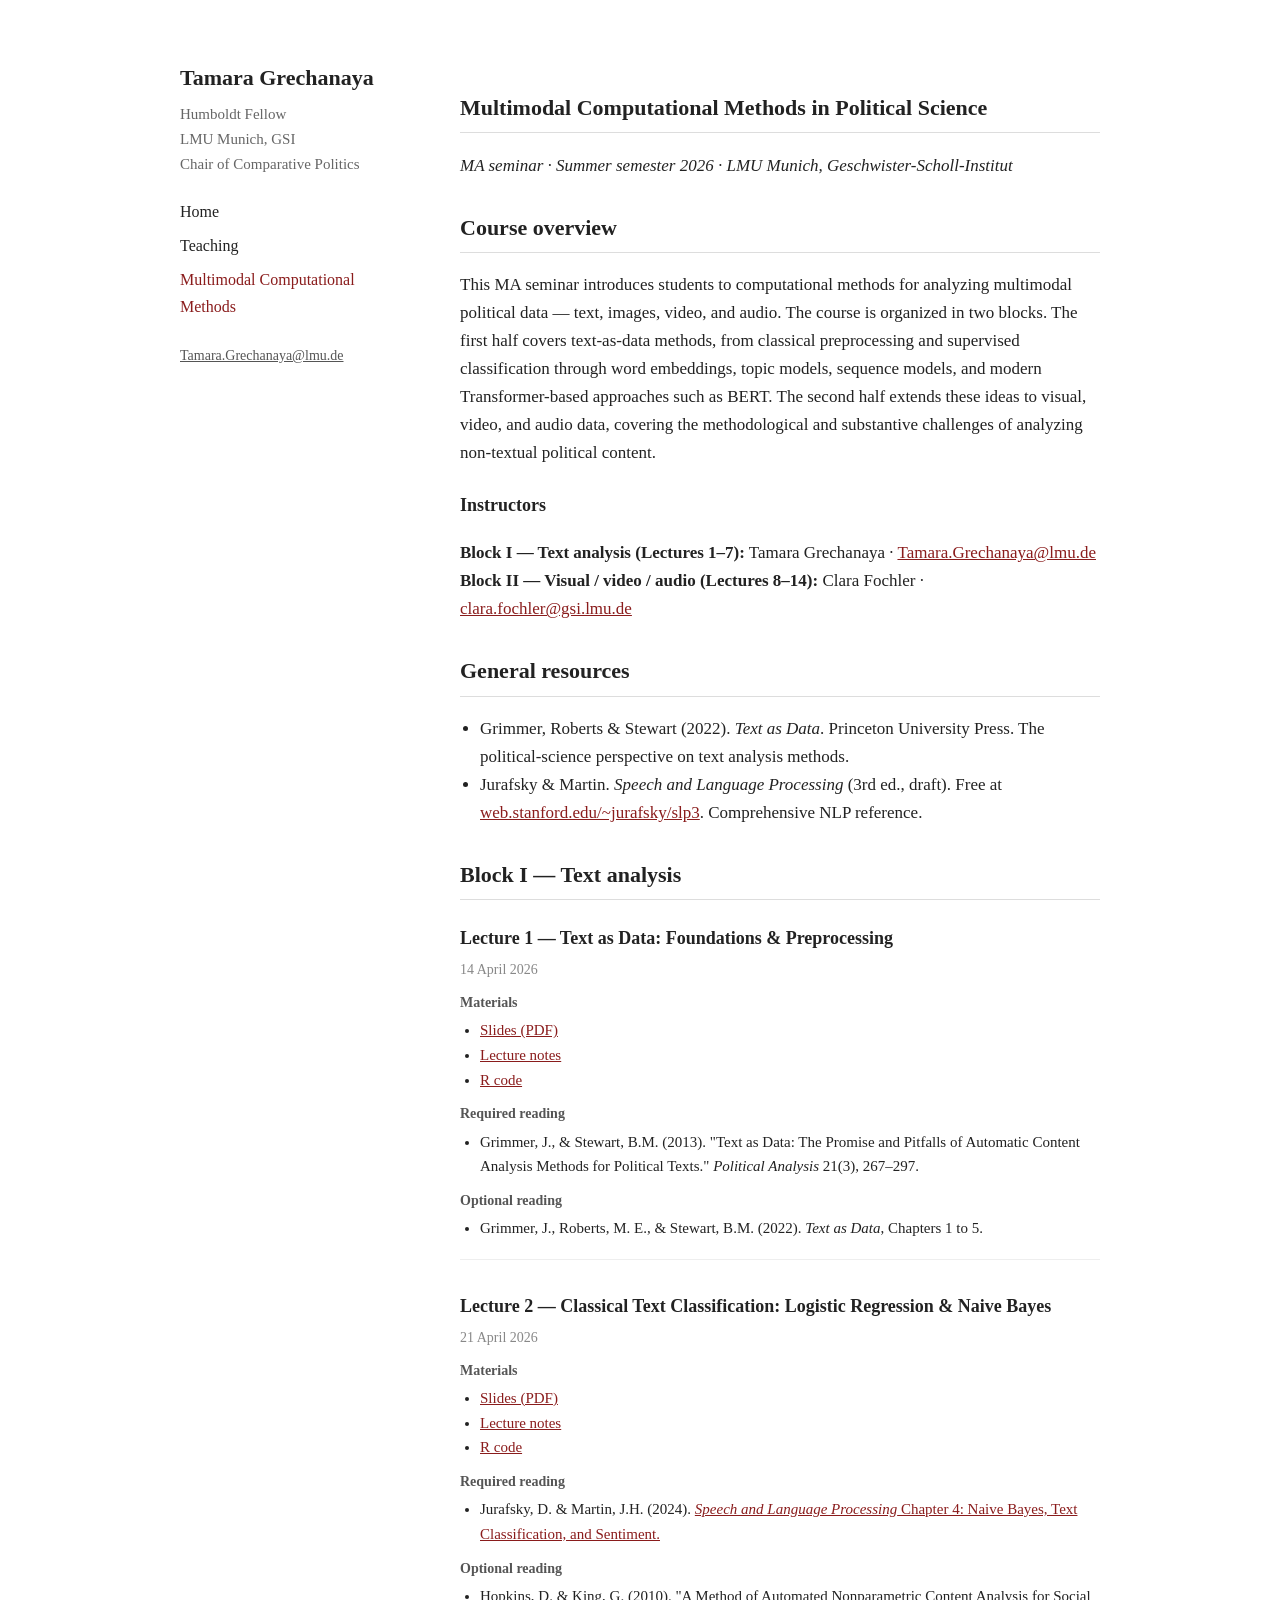
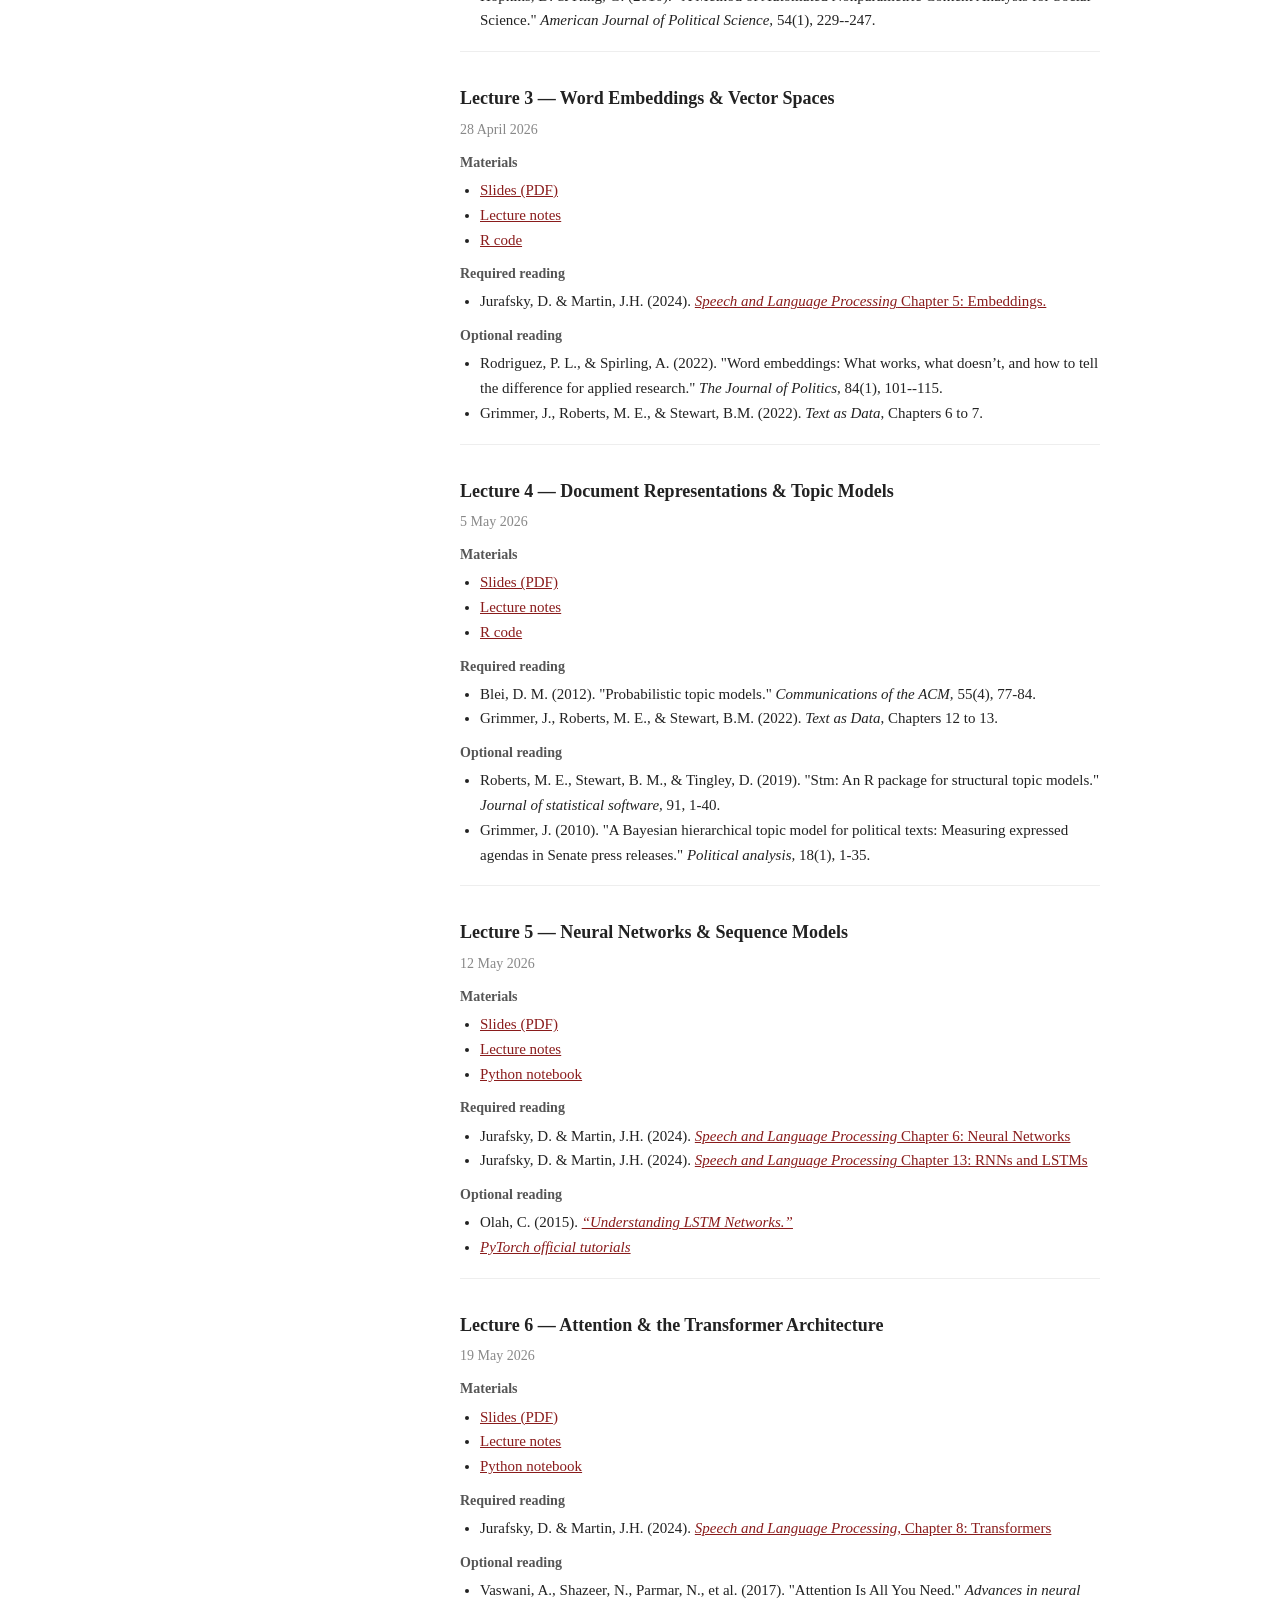
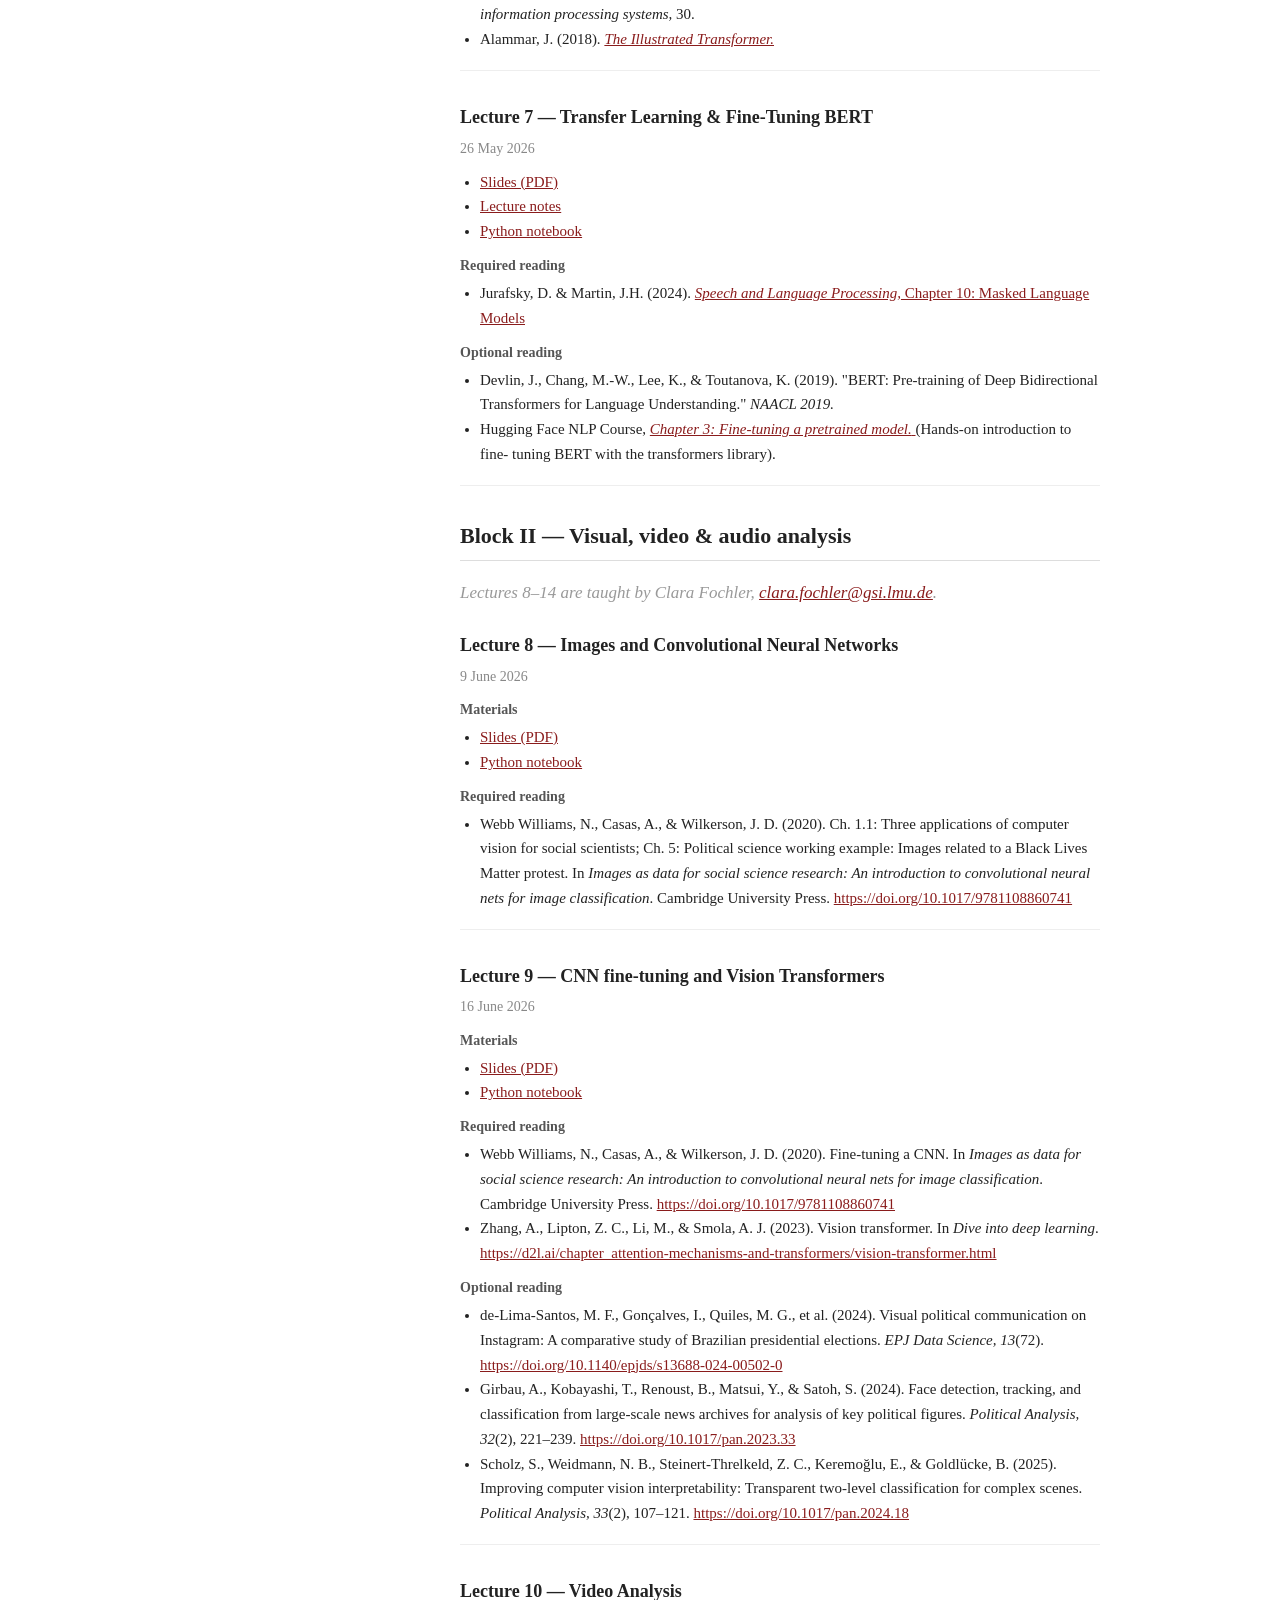
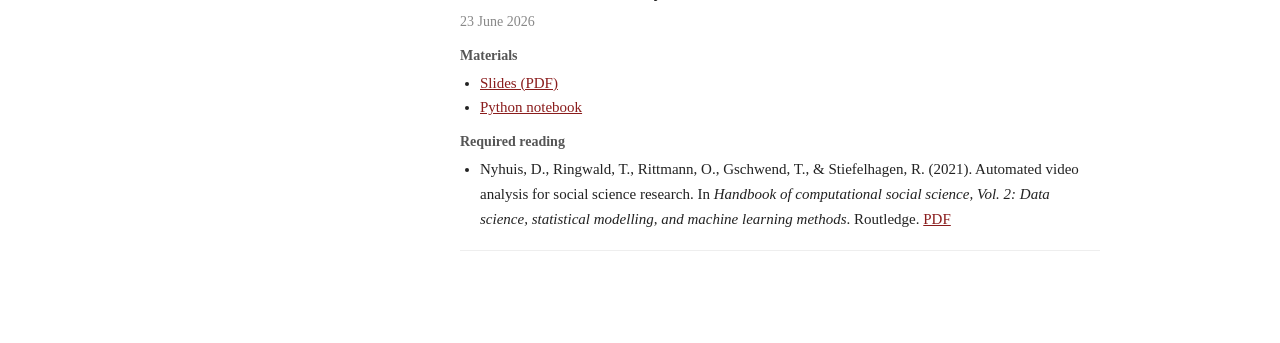
==== course.html @ 37d5b4aa "Update course.html" ====
<!DOCTYPE html>
<html lang="en">
<head>
<meta charset="UTF-8">
<meta name="viewport" content="width=device-width, initial-scale=1.0">
<title>Multimodal Computational Methods in Political Science — Tamara Grechanaya</title>
<link rel="stylesheet" href="style.css">
<style>
  .schedule { width: 100%; border-collapse: collapse; margin: 16px 0 30px; font-size: 15px; }
  .schedule th, .schedule td { text-align: left; padding: 6px 10px; border-bottom: 1px solid #eee; }
  .schedule th { color: #666; font-weight: normal; font-size: 13px; text-transform: uppercase; letter-spacing: 0.04em; }
  .lecture { margin-bottom: 32px; padding-bottom: 18px; border-bottom: 1px solid #eee; }
  .lecture h3 { margin-bottom: 4px; }
  .lecture .date { color: #888; font-size: 14px; margin-bottom: 10px; }
  .lecture .label { font-weight: bold; font-size: 14px; color: #555; margin-top: 10px; display: block; }
  .lecture ul { margin: 4px 0 0; padding-left: 20px; font-size: 15px; }
  .tbc { color: #999; font-style: italic; }
</style>
</head>
<body>
<div class="layout">
  <aside class="sidebar">
    <h1>Tamara Grechanaya</h1>
    <div class="role">Humboldt Fellow<br>LMU Munich, GSI<br>Chair of Comparative Politics</div>
    <nav>
      <a href="index.html">Home</a>
      <a href="teaching.html">Teaching</a>
      <a href="course.html" class="active">Multimodal Computational Methods</a>
    </nav>
    <div class="contact">
      <a href="mailto:Tamara.Grechanaya@lmu.de">Tamara.Grechanaya@lmu.de</a>
    </div>
  </aside>
  <main>
    <h2>Multimodal Computational Methods in Political Science</h2>
    <p><em>MA seminar · Summer semester 2026 · LMU Munich, Geschwister-Scholl-Institut</em></p>

    <h2>Course overview</h2>
    <p>This MA seminar introduces students to computational methods for analyzing multimodal political data — text, images, video, and audio. The course is organized in two blocks. The first half covers text-as-data methods, from classical preprocessing and supervised classification through word embeddings, topic models, sequence models, and modern Transformer-based approaches such as BERT. The second half extends these ideas to visual, video, and audio data, covering the methodological and substantive challenges of analyzing non-textual political content.</p>
  

    <h3>Instructors</h3>
    <p><strong>Block I — Text analysis (Lectures 1–7):</strong> Tamara Grechanaya · <a href="mailto:Tamara.Grechanaya@lmu.de">Tamara.Grechanaya@lmu.de</a><br>
    <strong>Block II — Visual / video / audio (Lectures 8–14):</strong> Clara Fochler · <a href="mailto:clara.fochler@gsi.lmu.de">clara.fochler@gsi.lmu.de</a></p>


    <h2>General resources</h2>
    <ul class="clean">
      <li>Grimmer, Roberts &amp; Stewart (2022). <em>Text as Data</em>. Princeton University Press. The political-science perspective on text analysis methods.</li>
      <li>Jurafsky &amp; Martin. <em>Speech and Language Processing</em> (3rd ed., draft). Free at <a href="https://web.stanford.edu/~jurafsky/slp3/">web.stanford.edu/~jurafsky/slp3</a>. Comprehensive NLP reference.</li>
    </ul>

    <h2>Block I — Text analysis</h2>

    <div class="lecture">
      <h3>Lecture 1 — Text as Data: Foundations &amp; Preprocessing</h3>
      <div class="date">14 April 2026</div>
       <span class="label">Materials</span>
      <ul>
        <li><a href="Materials/Lecture1_slides.pdf">Slides (PDF)</a></li>
         <li><a href="Materials/Lecture1_Notes.pdf">Lecture notes</a></li>
        <li><a href="Materials/Lecture1_codeUPD.R">R code </a></li>
      </ul>
      <span class="label">Required reading</span>
      <ul>
        <li>Grimmer, J., &amp; Stewart, B.M. (2013). "Text as Data: The Promise and Pitfalls of Automatic Content Analysis Methods for Political Texts." <em>Political Analysis</em> 21(3), 267–297.</li>
      </ul>
      <span class="label">Optional reading</span>
      <ul>
        <li>Grimmer, J., Roberts, M. E., &amp; Stewart, B.M. (2022). <em>Text as Data</em>, Chapters 1 to 5.</li>
      </ul>
    </div>

    <div class="lecture">
      <h3>Lecture 2 — Classical Text Classification: Logistic Regression &amp; Naive Bayes</h3>
      <div class="date">21 April 2026</div>
       <span class="label">Materials</span>
      <ul>
        <li><a href="Materials/Lecture2_text_analysisUPD.pdf">Slides (PDF)</a></li>
         <li><a href="Materials/Lecture2_Notes.pdf">Lecture notes</a></li>
        <li><a href="Materials/Lecture2_Practical.R">R code</a></li>
      </ul>
      <span class="label">Required reading</span>
      <ul>
          <li>Jurafsky, D. &amp; Martin, J.H. (2024). <a href="https://web.stanford.edu/~jurafsky/slp3/4.pdf"><em>Speech and Language Processing</em> Chapter 4: Naive Bayes, Text Classification, and Sentiment.</a></li>
      </ul>
      <span class="label">Optional reading</span>
      <ul><li>Hopkins, D. &amp; King, G. (2010). "A Method of Automated Nonparametric Content Analysis for Social Science." <em>American Journal of Political Science,</em> 54(1), 229--247.</li>
      </ul>
    </div>

    <div class="lecture">
      <h3>Lecture 3 — Word Embeddings &amp; Vector Spaces</h3>
      <div class="date">28 April 2026</div>
      <span class="label">Materials</span>
      <ul>
        <li><a href="Materials/Lecture3_slides.pdf">Slides (PDF)</a></li>
         <li><a href="Materials/Lecture3_Notes.pdf">Lecture notes</a></li>
        <li><a href="Materials/Lecture3_Practical.R">R code </a></li>
      </ul>
      <span class="label">Required reading</span>
      <ul>
          <li>Jurafsky, D. &amp; Martin, J.H. (2024). <a href="https://web.stanford.edu/~jurafsky/slp3/5.pdf"><em>Speech and Language Processing</em> Chapter 5: Embeddings.</a></li>
      </ul>
      <span class="label">Optional reading</span>
      <ul>
        <li>Rodriguez, P. L., & Spirling, A. (2022). "Word embeddings: What works, what doesn’t, and how to tell the difference for applied research." <em>The Journal of Politics,</em> 84(1), 101--115.</li>
        <li>Grimmer, J., Roberts, M. E., &amp; Stewart, B.M. (2022). <em>Text as Data</em>, Chapters 6 to 7.</li>
      </ul>
    </div>

    <div class="lecture">
      <h3>Lecture 4 — Document Representations &amp; Topic Models</h3>
      <div class="date">5 May 2026</div>
      <span class="label">Materials</span>
      <ul>
        <li><a href="Materials/Text_analysis_4UPD.pdf">Slides (PDF)</a></li>
         <li><a href="Materials/Lecture4_notes.pdf">Lecture notes</a></li>
        <li><a href="Materials/Lecture4_Practical.R">R code </a></li>
      </ul>
      <span class="label">Required reading</span>
       <ul>
        <li>Blei, D. M. (2012). "Probabilistic topic models." <em>Communications of the ACM,</em> 55(4), 77-84.</a></li>
        <li>Grimmer, J., Roberts, M. E., &amp; Stewart, B.M. (2022). <em>Text as Data</em>, Chapters 12 to 13.</li>
      </ul>
      <span class="label">Optional reading</span>
      <ul>
        <li>Roberts, M. E., Stewart, B. M., & Tingley, D. (2019). "Stm: An R package for structural topic models." <em>Journal of statistical software,</em> 91, 1-40.</a></li>
        <li> Grimmer, J. (2010). "A Bayesian hierarchical topic model for political texts: Measuring expressed agendas in Senate press releases." <em>Political analysis,</em> 18(1), 1-35.</a></li>
      </ul>
    </div>

    <div class="lecture">
      <h3>Lecture 5 — Neural Networks &amp; Sequence Models</h3>
      <div class="date">12 May 2026</div>
     <span class="label">Materials</span>
      <ul>
        <li><a href="Materials/Text_analysis_5.pdf">Slides (PDF)</a></li>
         <li><a href="Materials/Lecture5_notes.pdf">Lecture notes</a></li>
        <li><a href="">Python notebook </a></li>
      </ul>
      <span class="label">Required reading</span>
       <ul>
        <li>Jurafsky, D. &amp; Martin, J.H. (2024). <a href="https://web.stanford.edu/~jurafsky/slp3/6.pdf"><em>Speech and Language Processing</em> Chapter 6: Neural Networks</a></li>
        <li>Jurafsky, D. &amp; Martin, J.H. (2024). <a href="https://web.stanford.edu/~jurafsky/slp3/13.pdf"><em>Speech and Language Processing</em> Chapter 13: RNNs and LSTMs</a></li>
      </ul>
      <span class="label">Optional reading</span>
      <ul>
        <li>Olah, C. (2015). <a href="https://colah.github.io/posts/2015-08-Understanding-LSTMs/"><em>“Understanding LSTM Networks.”</em> </a></li>
        <li> <a href="https://pytorch.org/tutorials/beginner/basics/intro.html"> <em>PyTorch official tutorials</em></a></li>
      </ul>
    </div>

    <div class="lecture">
      <h3>Lecture 6 — Attention &amp; the Transformer Architecture</h3>
      <div class="date">19 May 2026</div>
     <span class="label">Materials</span>
      <ul>
        <li><a href="Materials/Text_analysis_6.pdf">Slides (PDF)</a></li>
         <li><a href="Materials/Lecture6_notes.pdf">Lecture notes</a></li>
        <li><a href="">Python notebook </a></li>
      </ul>
      <span class="label">Required reading</span>
       <ul>
        <li>Jurafsky, D. &amp; Martin, J.H. (2024). <a href="https://web.stanford.edu/~jurafsky/slp3/8.pdf"><em>Speech and Language Processing,</em> Chapter 8: Transformers</a></li>
      </ul>
      <span class="label">Optional reading</span>
      <ul>
        <li>Vaswani, A., Shazeer, N., Parmar, N., et al. (2017). "Attention Is All You Need." <em>Advances in neural information processing systems, </em>30.</a></li>
        <li>Alammar, J. (2018). <a href="https://jalammar.github.io/illustrated-transformer/"> <em>The Illustrated Transformer.</em></a></li>
      </ul>
    </div>

    <div class="lecture">
      <h3>Lecture 7 — Transfer Learning &amp; Fine-Tuning BERT</h3>
      <div class="date">26 May 2026</div>
   <ul>
        <li><a href="">Slides (PDF)</a></li>
         <li><a href="Materials/Lecture7_notes.pdf">Lecture notes</a></li>
        <li><a href="">Python notebook </a></li>
      </ul>
      <span class="label">Required reading</span>
       <ul>
        <li>Jurafsky, D. &amp; Martin, J.H. (2024). <a href="https://web.stanford.edu/~jurafsky/slp3/10.pdf"><em>Speech and Language Processing,</em> Chapter 10: Masked Language Models</a></li>
      </ul>
      <span class="label">Optional reading</span>
      <ul>
        <li>Devlin, J., Chang, M.-W., Lee, K., & Toutanova, K. (2019). "BERT: Pre-training of Deep Bidirectional Transformers for Language Understanding." <em>NAACL 2019. </em></a></li>
        <li> Hugging Face NLP Course, <a href="https://huggingface.co/learn/llm-course/chapter3/1"> <em>Chapter 3: Fine-tuning a pretrained model.</em> </a> (Hands-on introduction to fine-
tuning BERT with the transformers library). </li>
      </ul>
    </div>

    <h2>Block II — Visual, video &amp; audio analysis</h2>
    <p class="tbc">Lectures 8–14 are taught by Clara Fochler, <a href="mailto:clara.fochler@gsi.lmu.de">clara.fochler@gsi.lmu.de</a>.</p>
<div class="lecture">
      <h3>Lecture 8 — Images and Convolutional Neural Networks</h3>
      <div class="date">9 June 2026</div>
       <span class="label">Materials</span>
      <ul>
        <li><a href="Materials/Lecture8_slides.pdf">Slides (PDF)</a></li>
        <li><a href="Materials/Lecture8_code.ipynb" download>Python notebook</a></li>
      </ul>
      <span class="label">Required reading</span>
      <ul>
        <li>Webb Williams, N., Casas, A., &amp; Wilkerson, J. D. (2020). Ch. 1.1: Three applications of computer vision for social scientists; Ch. 5: Political science working example: Images related to a Black Lives Matter protest. In <em>Images as data for social science research: An introduction to convolutional neural nets for image classification</em>. Cambridge University Press. <a href="https://doi.org/10.1017/9781108860741">https://doi.org/10.1017/9781108860741</a></li>
      </ul>
    </div>

    <div class="lecture">
      <h3>Lecture 9 — CNN fine-tuning and Vision Transformers</h3>
      <div class="date">16 June 2026</div>
       <span class="label">Materials</span>
      <ul>
        <li><a href="Materials/Session2_ViTs.pdf">Slides (PDF)</a></li>
        <li><a href="">Python notebook</a></li>
      </ul>
      <span class="label">Required reading</span>
      <ul>
          <li>Webb Williams, N., Casas, A., &amp; Wilkerson, J. D. (2020). Fine-tuning a CNN. In <em>Images as data for social science research: An introduction to convolutional neural nets for image classification</em>. Cambridge University Press. <a href="https://doi.org/10.1017/9781108860741">https://doi.org/10.1017/9781108860741</a></li>
         <li>Zhang, A., Lipton, Z. C., Li, M., &amp; Smola, A. J. (2023). Vision transformer. In <em>Dive into deep learning</em>. <a href="https://d2l.ai/chapter_attention-mechanisms-and-transformers/vision-transformer.html">https://d2l.ai/chapter_attention-mechanisms-and-transformers/vision-transformer.html</a></li>
      </ul>
     <span class="label">Optional reading</span>
      <ul>
        <li>de-Lima-Santos, M. F., Gonçalves, I., Quiles, M. G., et al. (2024). Visual political communication on Instagram: A comparative study of Brazilian presidential elections. <em>EPJ Data Science, 13</em>(72). <a href="https://doi.org/10.1140/epjds/s13688-024-00502-0">https://doi.org/10.1140/epjds/s13688-024-00502-0</a></li>
        <li>Girbau, A., Kobayashi, T., Renoust, B., Matsui, Y., &amp; Satoh, S. (2024). Face detection, tracking, and classification from large-scale news archives for analysis of key political figures. <em>Political Analysis, 32</em>(2), 221–239. <a href="https://doi.org/10.1017/pan.2023.33">https://doi.org/10.1017/pan.2023.33</a></li>
        <li>Scholz, S., Weidmann, N. B., Steinert-Threlkeld, Z. C., Keremoğlu, E., &amp; Goldlücke, B. (2025). Improving computer vision interpretability: Transparent two-level classification for complex scenes. <em>Political Analysis, 33</em>(2), 107–121. <a href="https://doi.org/10.1017/pan.2024.18">https://doi.org/10.1017/pan.2024.18</a></li>
     </ul>
    </div>

        <div class="lecture">
      <h3>Lecture 10 — Video Analysis</h3>
      <div class="date">23 June 2026</div>
       <span class="label">Materials</span>
      <ul>
        <li><a href="">Slides (PDF)</a></li>
        <li><a href="">Python notebook</a></li>
      </ul>
      <span class="label">Required reading</span>
      <ul>
          <li>Nyhuis, D., Ringwald, T., Rittmann, O., Gschwend, T., &amp; Stiefelhagen, R. (2021). Automated video analysis for social science research. In <em>Handbook of computational social science, Vol. 2: Data science, statistical modelling, and machine learning methods</em>. Routledge. <a href="https://www.sowi.uni-mannheim.de/media/Lehrstuehle/sowi/Gschwend/Article/automated_video_analysis_for_social_science_research_1.pdf" download>PDF</a></li>
    </div>
    
  </main>
</div>
</body>
</html>
---- style.css ----
* { box-sizing: border-box; }
body {
  font-family: Georgia, "Times New Roman", serif;
  max-width: 980px;
  margin: 60px auto;
  padding: 0 30px;
  color: #222;
  line-height: 1.65;
  font-size: 17px;
}
.layout { display: flex; gap: 50px; align-items: flex-start; }
.sidebar { flex: 0 0 230px; position: sticky; top: 40px; }
.sidebar img {
  width: 200px; height: 200px; object-fit: cover;
  border-radius: 4px; margin-bottom: 18px;
}
.sidebar h1 { font-size: 22px; margin: 0 0 6px; }
.sidebar .role { color: #666; font-size: 15px; margin-bottom: 18px; }
.sidebar nav a {
  display: block; color: #222; text-decoration: none;
  padding: 4px 0; font-size: 16px;
}
.sidebar nav a:hover, .sidebar nav a.active { color: #8a1c1c; }
.sidebar .contact { margin-top: 20px; font-size: 14px; color: #555; }
.sidebar .contact a { color: #555; }
main { flex: 1; min-width: 0; }
main h2 { font-size: 22px; margin-top: 30px; border-bottom: 1px solid #ddd; padding-bottom: 6px; }
main h3 { font-size: 18px; margin-top: 24px; }
main a { color: #8a1c1c; }
.course { margin-bottom: 22px; }
.course .meta { color: #777; font-size: 14px; }
ul.clean { padding-left: 20px; }
@media (max-width: 720px) {
  .layout { flex-direction: column; }
  .sidebar { position: static; flex: 1; }
}
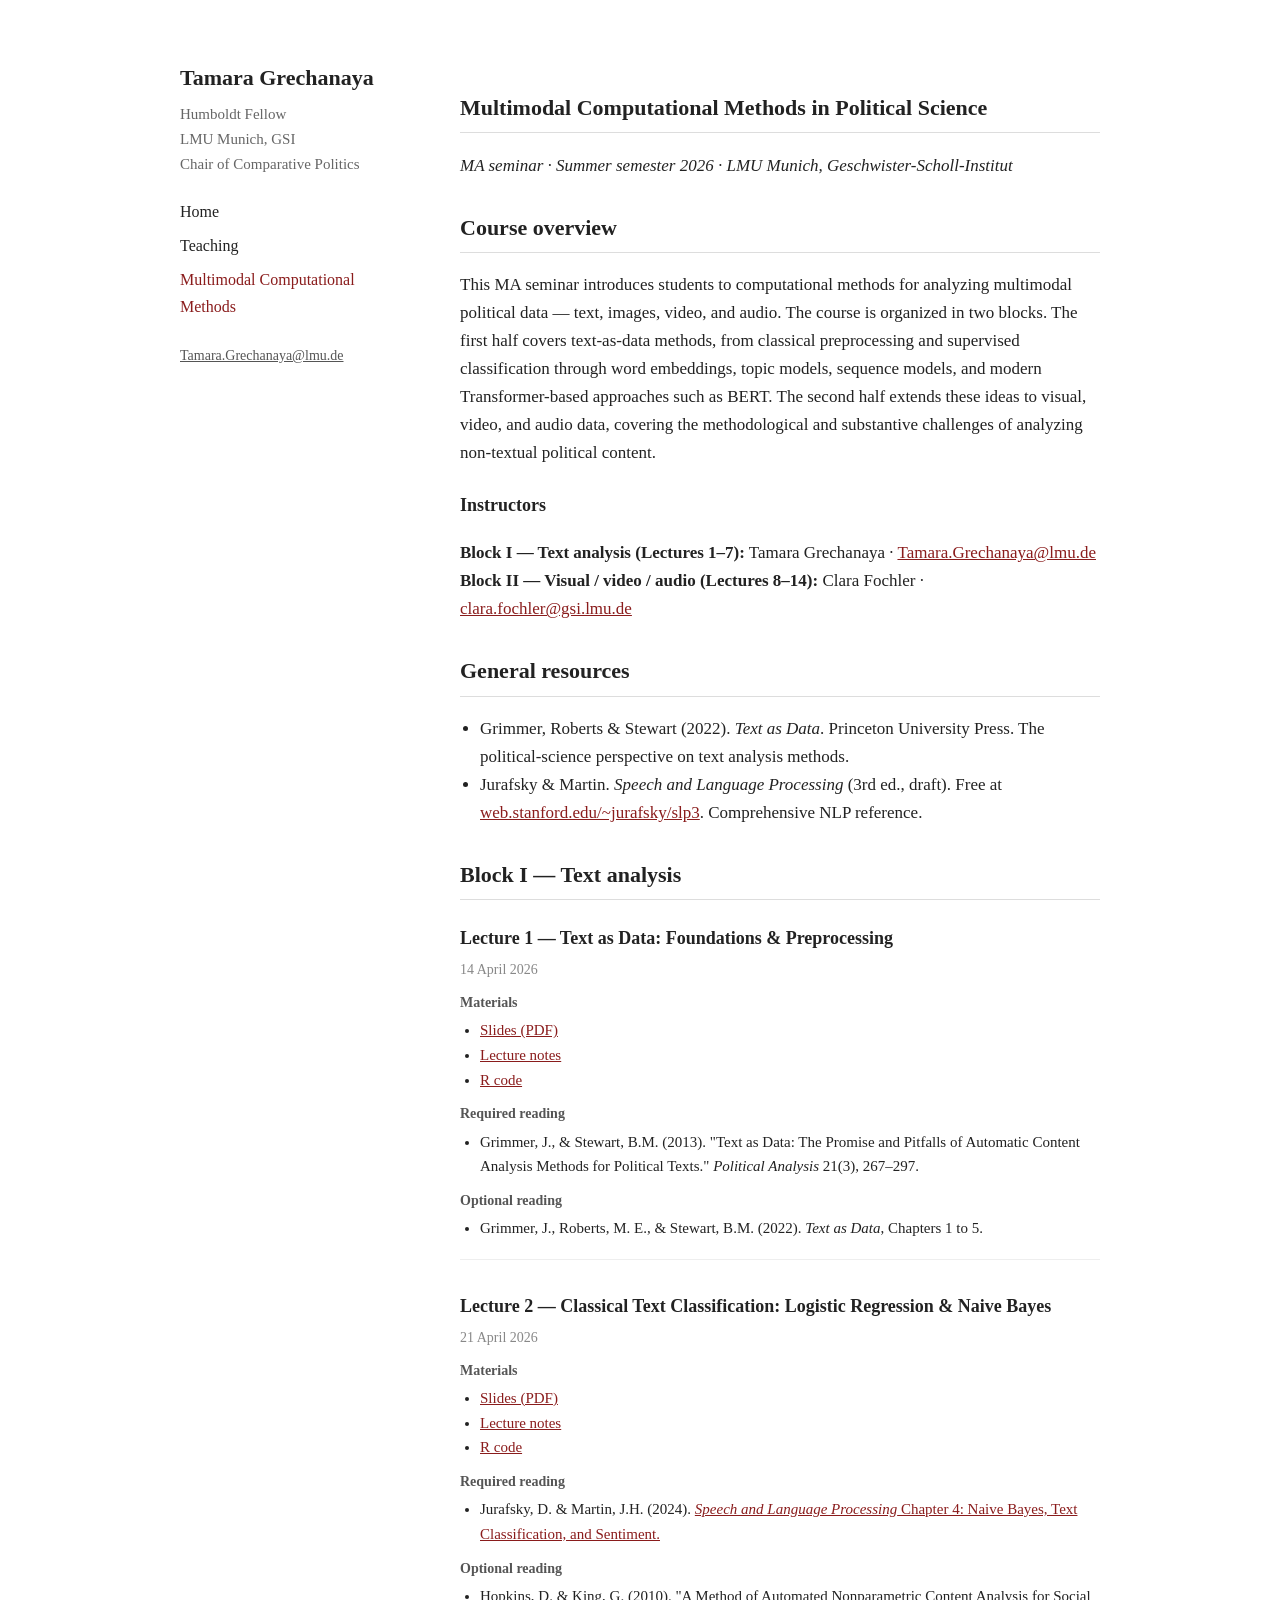
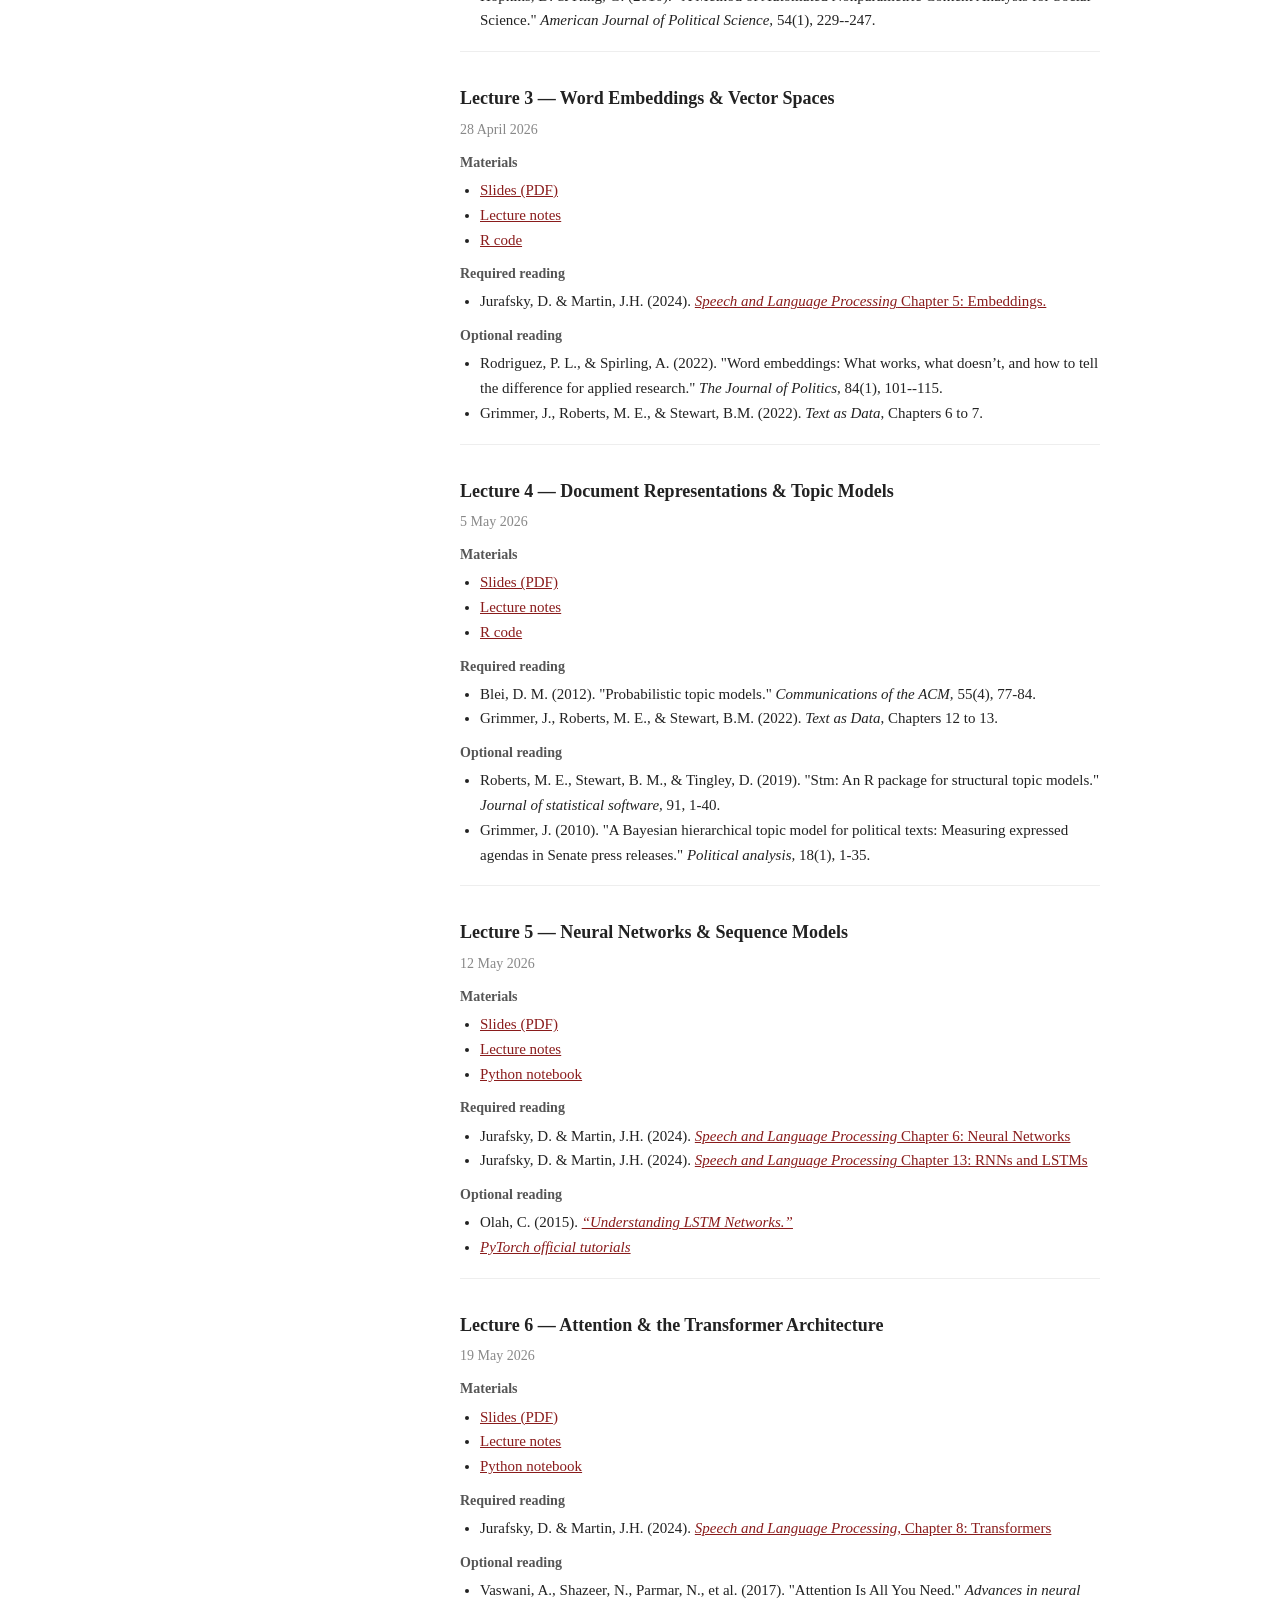
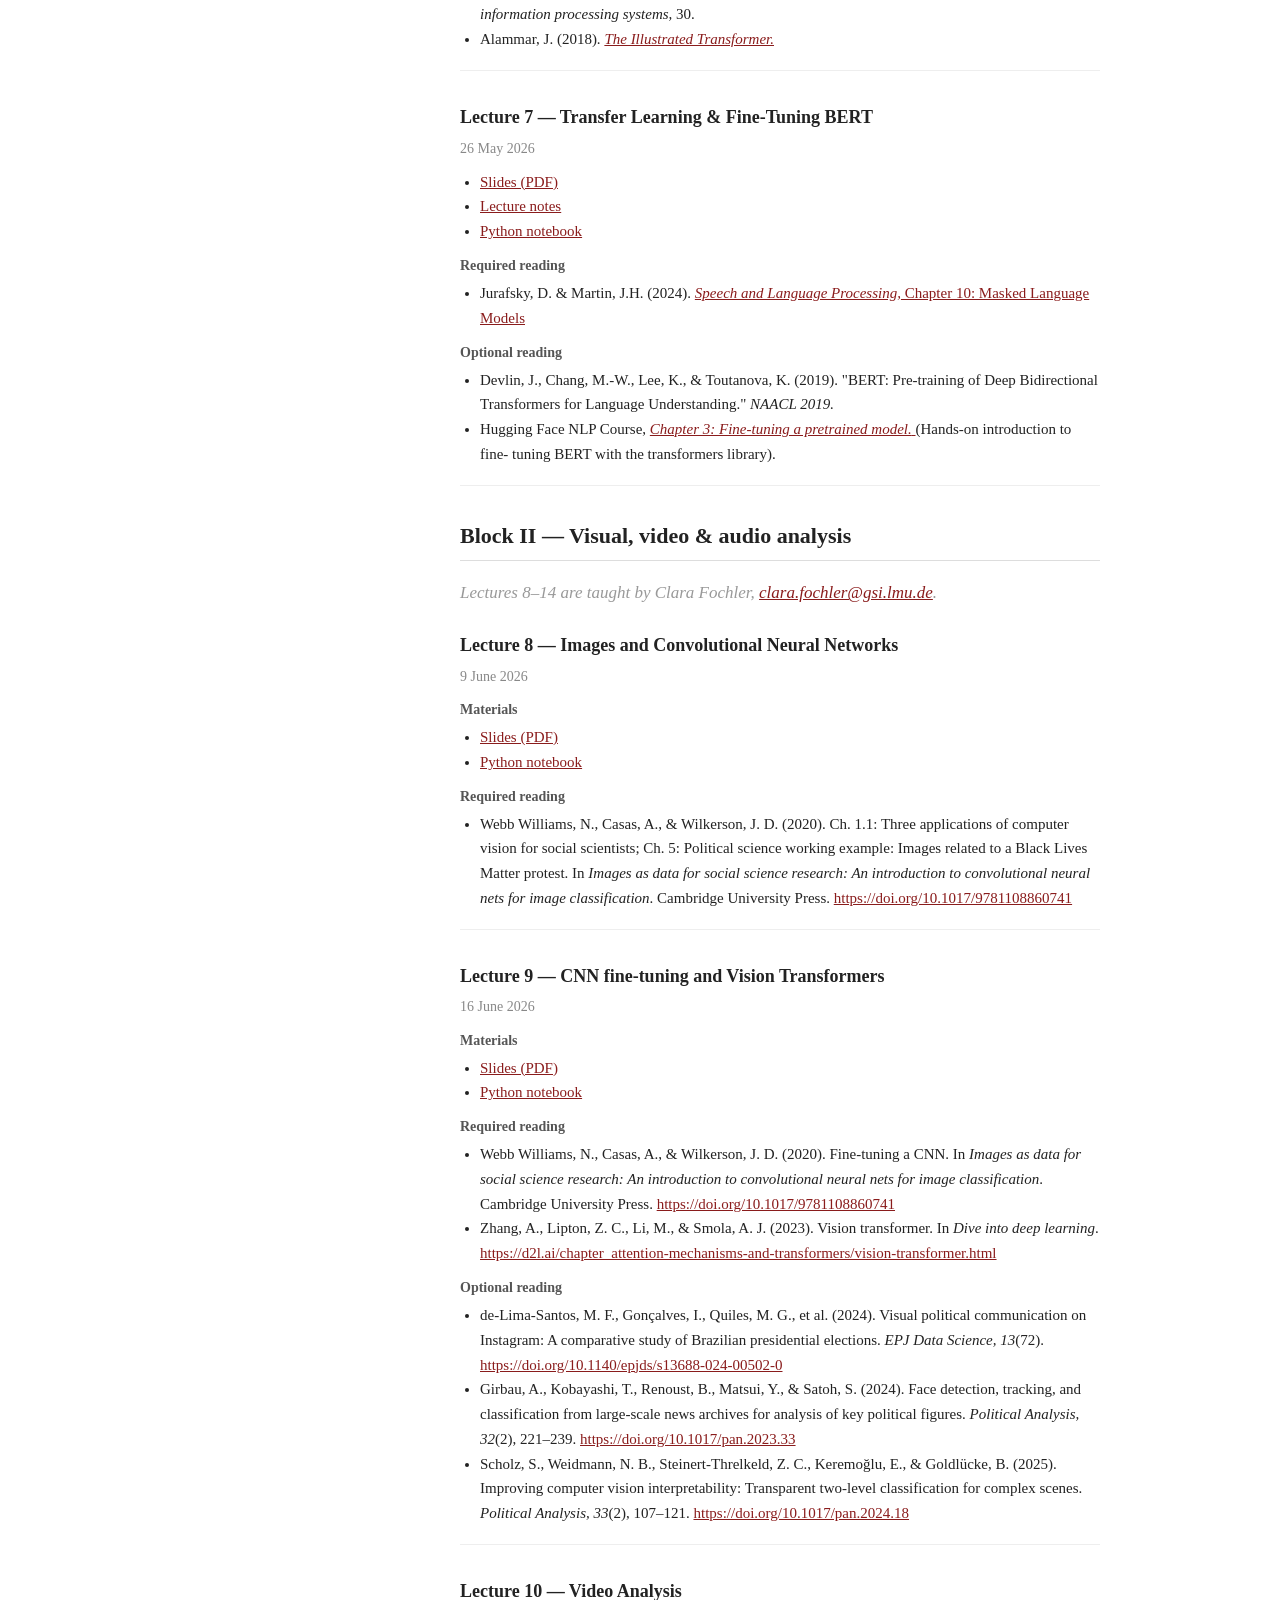
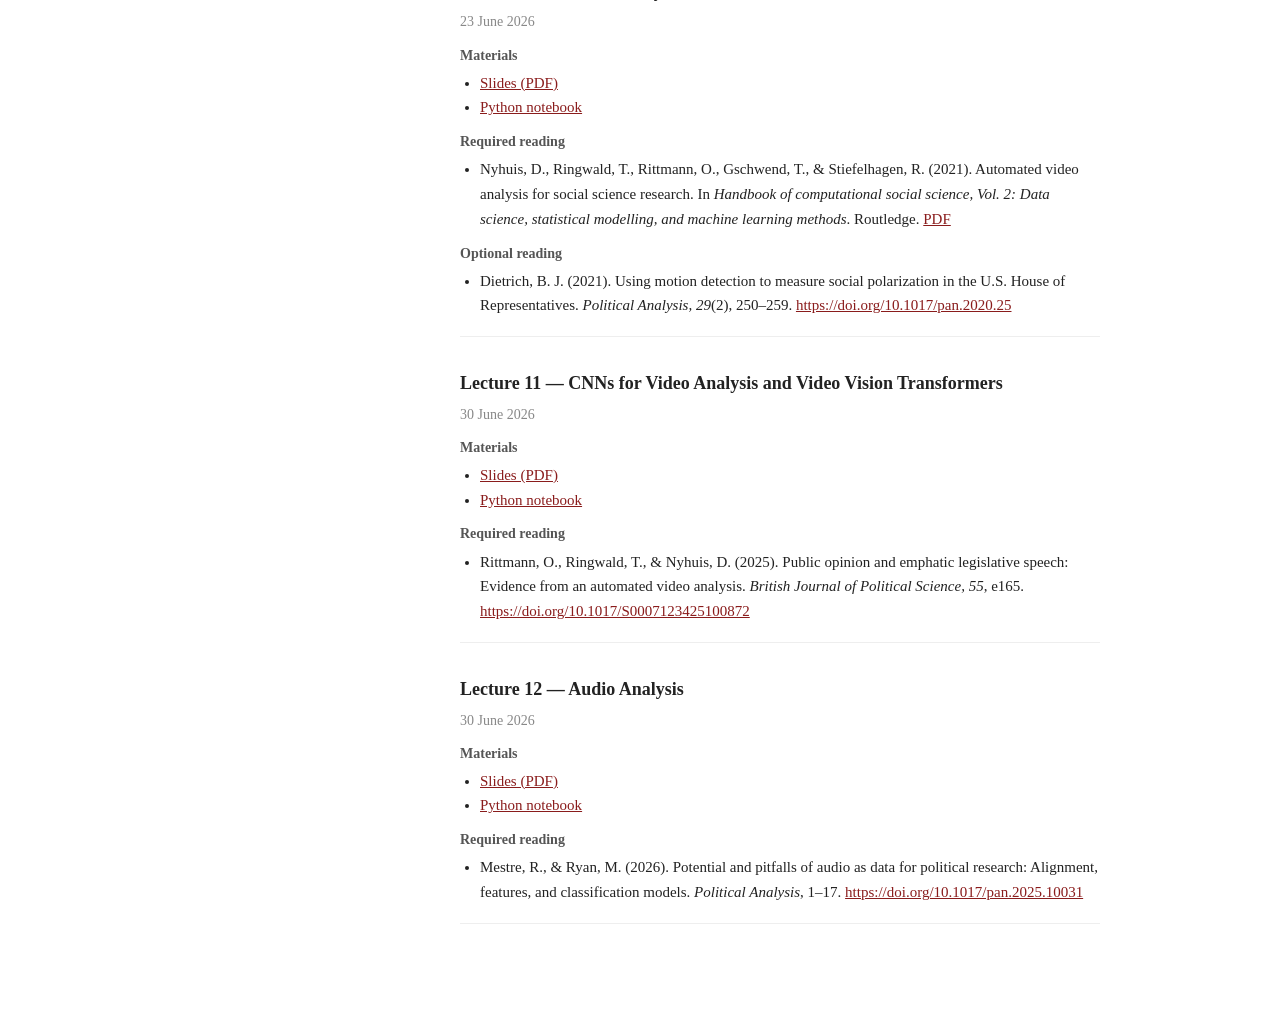
==== commit 286726fc: "Update course.html" ====
--- a/course.html
+++ b/course.html
@@ -212,8 +212,8 @@
       <div class="date">16 June 2026</div>
        <span class="label">Materials</span>
       <ul>
-        <li><a href="Materials/Session2_ViTs.pdf">Slides (PDF)</a></li>
-        <li><a href="">Python notebook</a></li>
+        <li><a href="Materials/Session2__ViTsCNNsOCR.pdf">Slides (PDF)</a></li>
+        <li><a href="Materials/OCR_CNNfinetuning_ViT.ipynb" download>Python notebook</a></li>
       </ul>
       <span class="label">Required reading</span>
       <ul>
@@ -228,18 +228,55 @@
      </ul>
     </div>
 
-        <div class="lecture">
+    <div class="lecture">
       <h3>Lecture 10 — Video Analysis</h3>
       <div class="date">23 June 2026</div>
        <span class="label">Materials</span>
       <ul>
-        <li><a href="">Slides (PDF)</a></li>
-        <li><a href="">Python notebook</a></li>
+        <li><a href="Materials/Session3_Introduction_Video_Analysis.pdf">Slides (PDF)</a></li>
+        <li><a href="Materials/Lecture10MotionEstimation230626.ipynb" download>Python notebook</a></li>
       </ul>
       <span class="label">Required reading</span>
       <ul>
           <li>Nyhuis, D., Ringwald, T., Rittmann, O., Gschwend, T., &amp; Stiefelhagen, R. (2021). Automated video analysis for social science research. In <em>Handbook of computational social science, Vol. 2: Data science, statistical modelling, and machine learning methods</em>. Routledge. <a href="https://www.sowi.uni-mannheim.de/media/Lehrstuehle/sowi/Gschwend/Article/automated_video_analysis_for_social_science_research_1.pdf" download>PDF</a></li>
-    </div>
+      </ul>
+      <span class="label">Optional reading</span>
+      <ul>
+       <li>Dietrich, B. J. (2021). Using motion detection to measure social polarization in the U.S. House of Representatives. <em>Political Analysis, 29</em>(2), 250–259. <a href="https://doi.org/10.1017/pan.2020.25">https://doi.org/10.1017/pan.2020.25</a></li>
+      </ul>
+    </div>
+
+
+    <div class="lecture">
+      <h3>Lecture 11 — CNNs for Video Analysis and Video Vision Transformers</h3>
+      <div class="date">30 June 2026</div>
+       <span class="label">Materials</span>
+      <ul>
+        <li><a href="Materials/">Slides (PDF)</a></li>
+        <li><a href="Materials/">Python notebook</a></li>
+      </ul>
+      <span class="label">Required reading</span>
+      <ul>
+<li>Rittmann, O., Ringwald, T., &amp; Nyhuis, D. (2025). Public opinion and emphatic legislative speech: Evidence from an automated video analysis. <em>British Journal of Political Science, 55</em>, e165. <a href="https://doi.org/10.1017/S0007123425100872">https://doi.org/10.1017/S0007123425100872</a></li>    
+    </div>
+
+
+     <div class="lecture">
+      <h3>Lecture 12 — Audio Analysis</h3>
+      <div class="date">30 June 2026</div>
+       <span class="label">Materials</span>
+      <ul>
+        <li><a href="Materials/">Slides (PDF)</a></li>
+        <li><a href="Materials/">Python notebook</a></li>
+      </ul>
+      <span class="label">Required reading</span>
+      <ul>
+<li>Mestre, R., &amp; Ryan, M. (2026). Potential and pitfalls of audio as data for political research: Alignment, features, and classification models. <em>Political Analysis</em>, 1–17. <a href="https://doi.org/10.1017/pan.2025.10031">https://doi.org/10.1017/pan.2025.10031</a></li>    
+    </div>
+
+
+
+
     
   </main>
 </div>
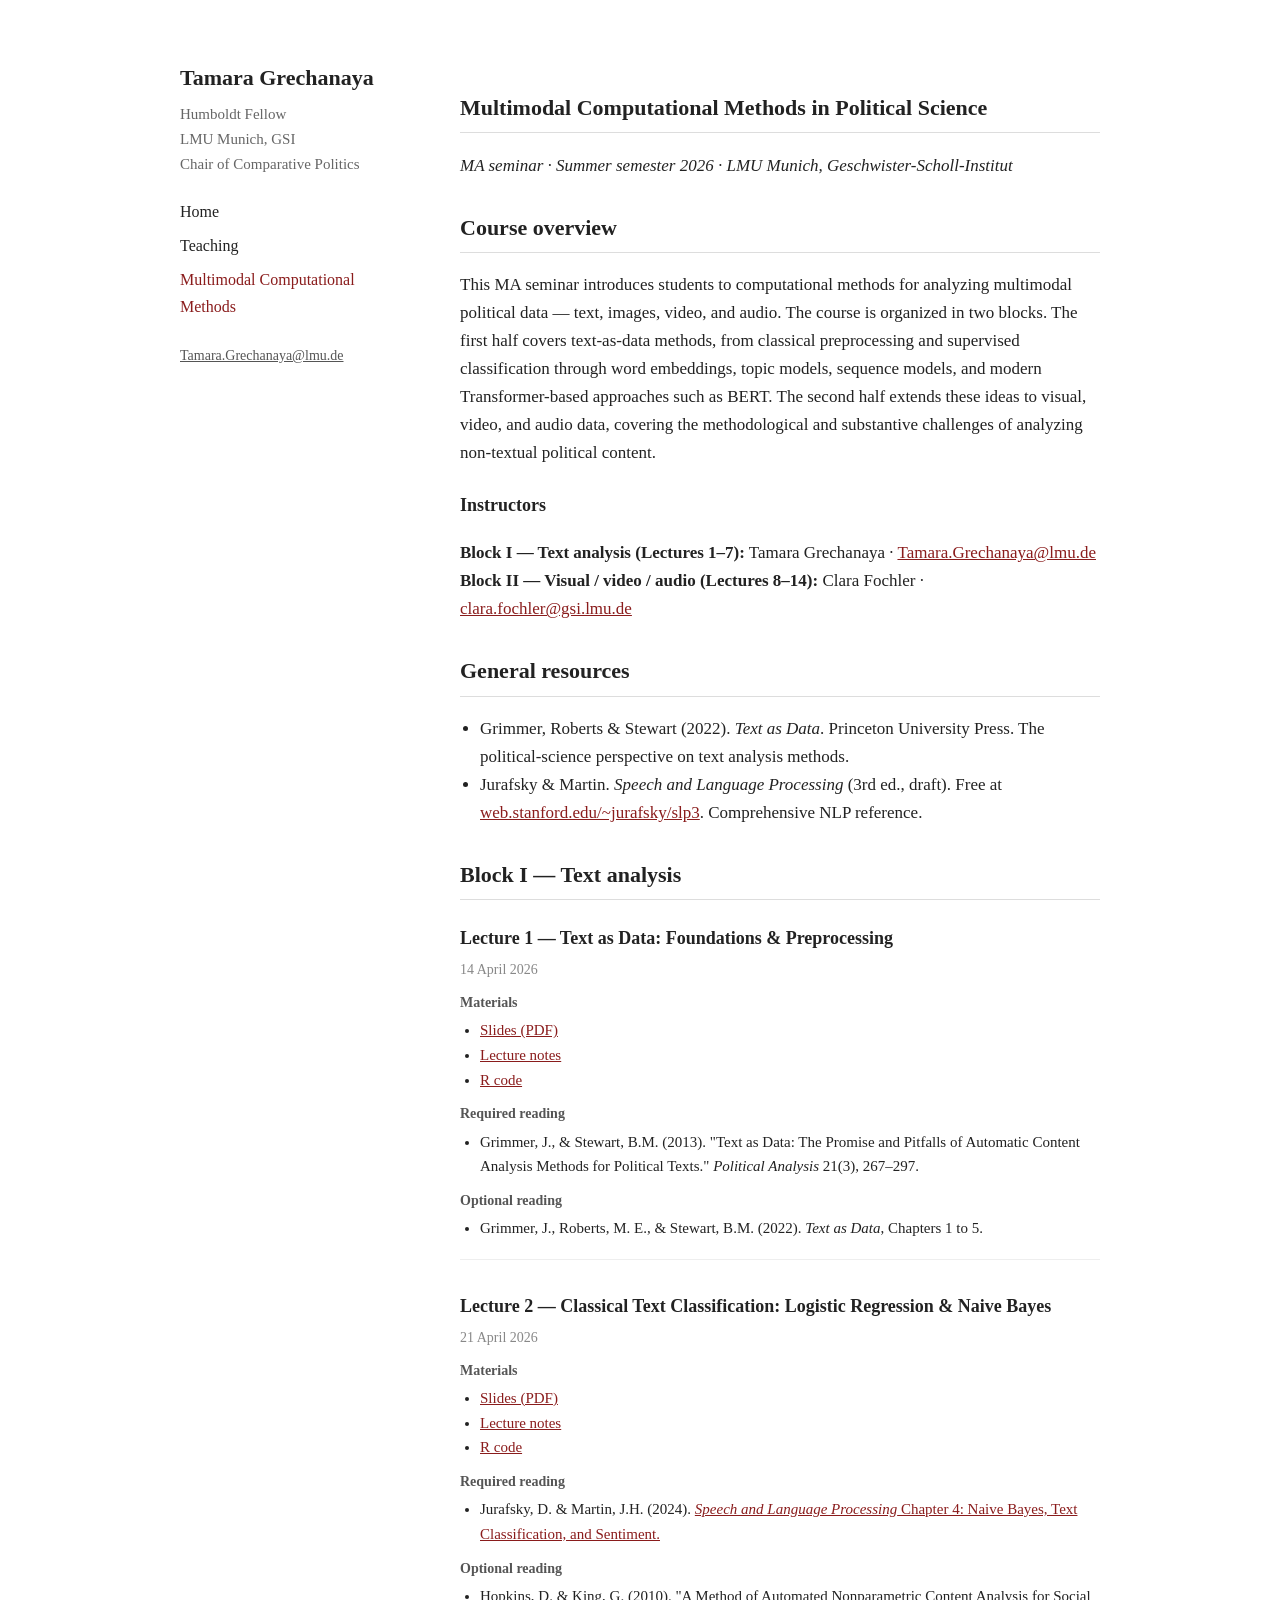
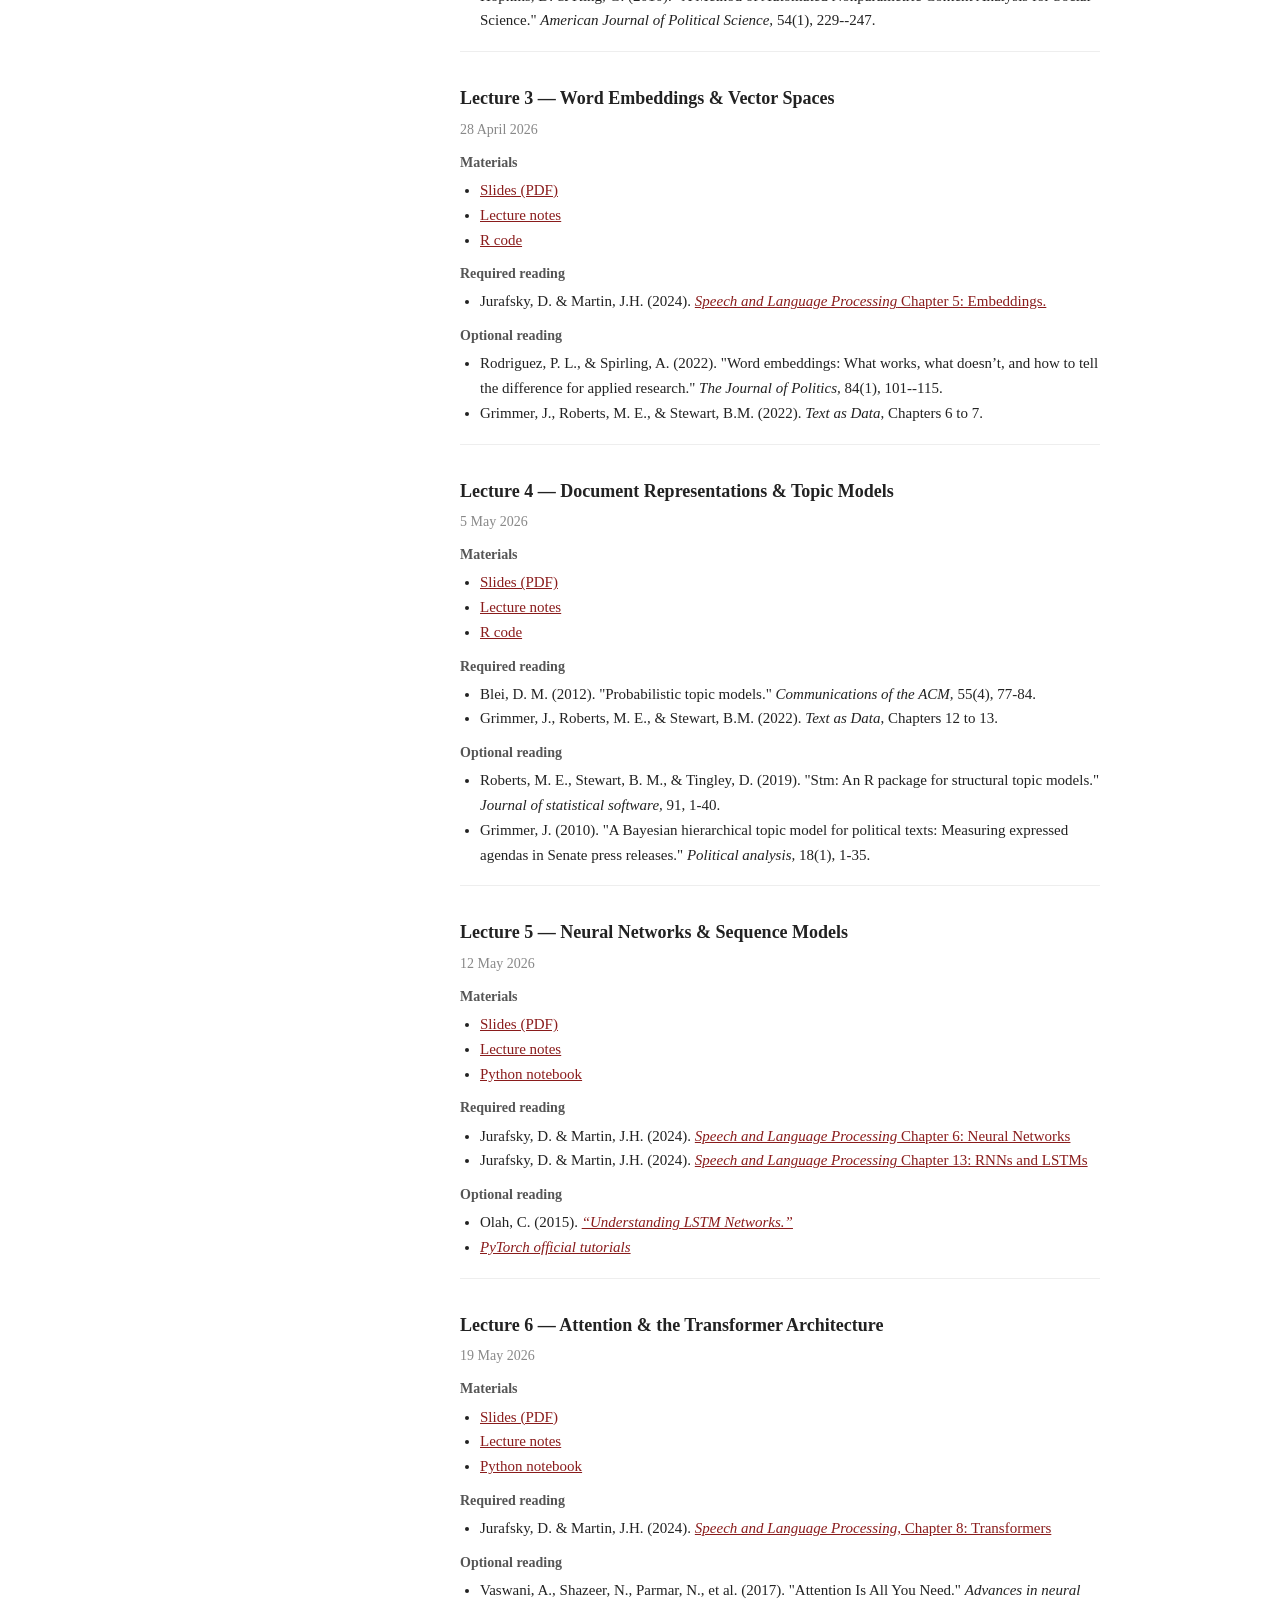
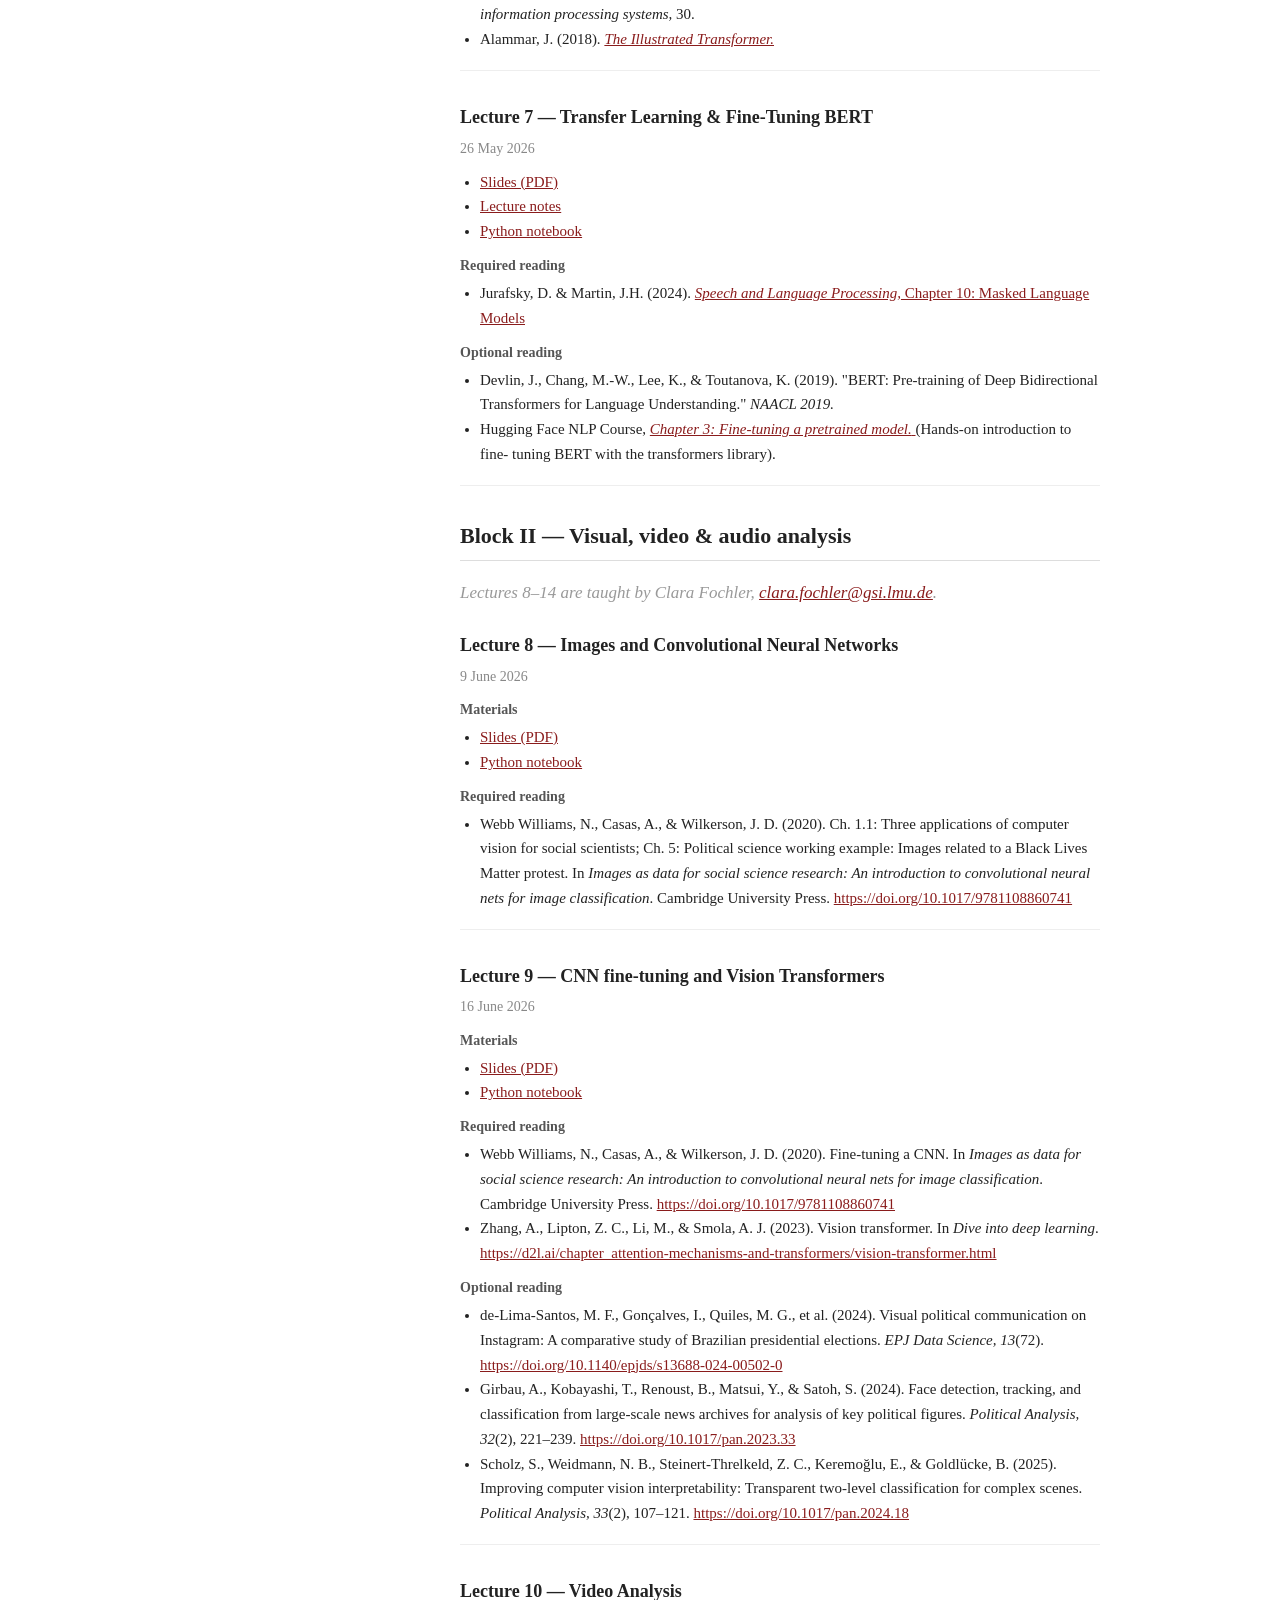
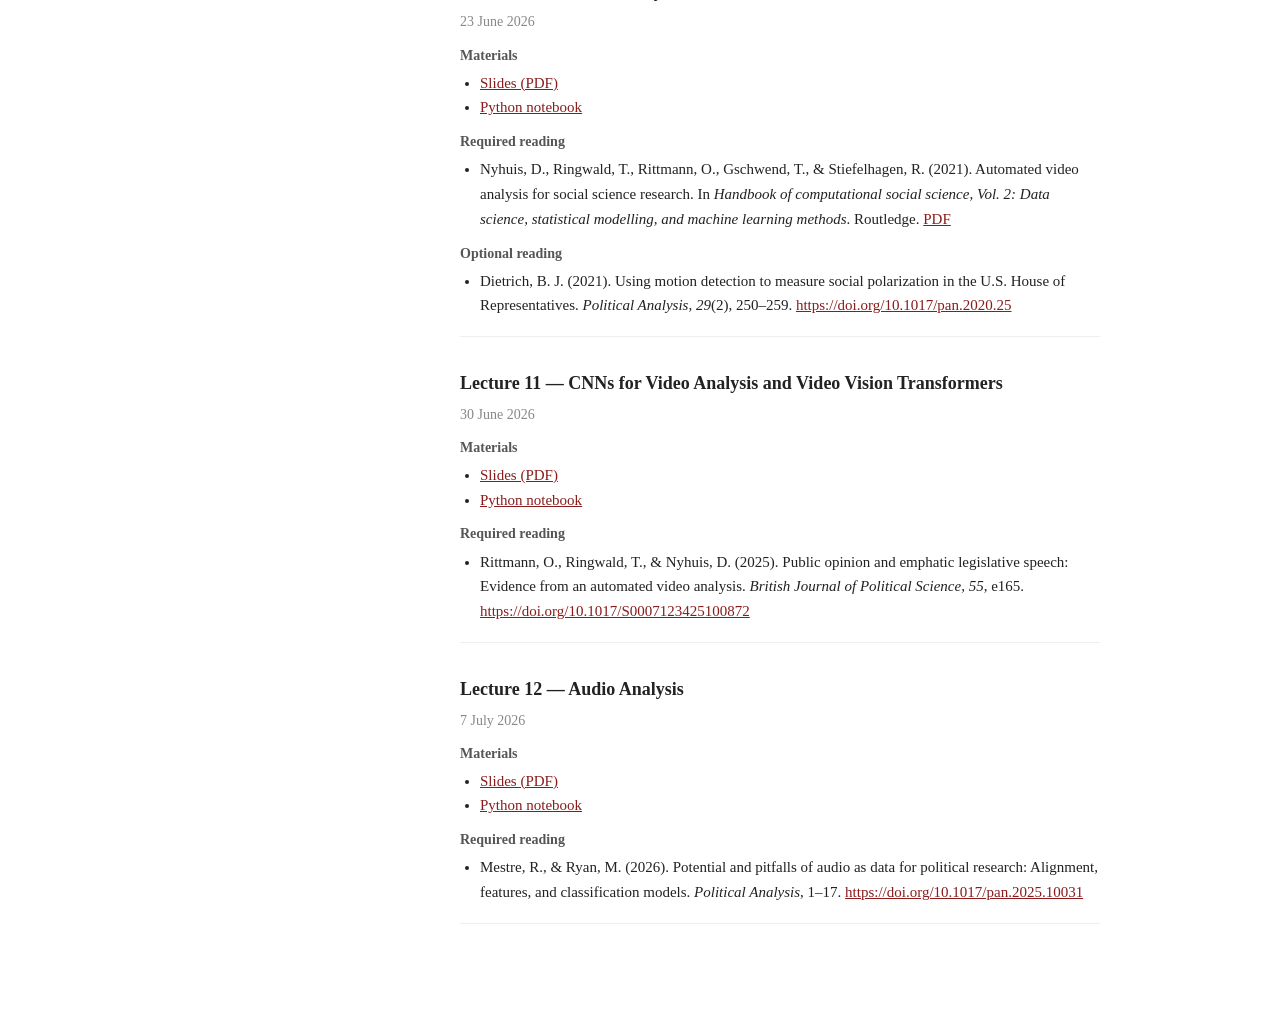
==== commit 11863146: "Update course.html" ====
--- a/course.html
+++ b/course.html
@@ -263,11 +263,11 @@
 
      <div class="lecture">
       <h3>Lecture 12 — Audio Analysis</h3>
-      <div class="date">30 June 2026</div>
-       <span class="label">Materials</span>
-      <ul>
-        <li><a href="Materials/">Slides (PDF)</a></li>
-        <li><a href="Materials/">Python notebook</a></li>
+      <div class="date">7 July 2026</div>
+       <span class="label">Materials</span>
+      <ul>
+        <li><a href="Materials/Session4_Video_Vision_Transformers__ViVits.pdf">Slides (PDF)</a></li>
+        <li><a href="Materials/Session11_CNN_RNN_ViViT.ipynb">Python notebook</a></li>
       </ul>
       <span class="label">Required reading</span>
       <ul>
